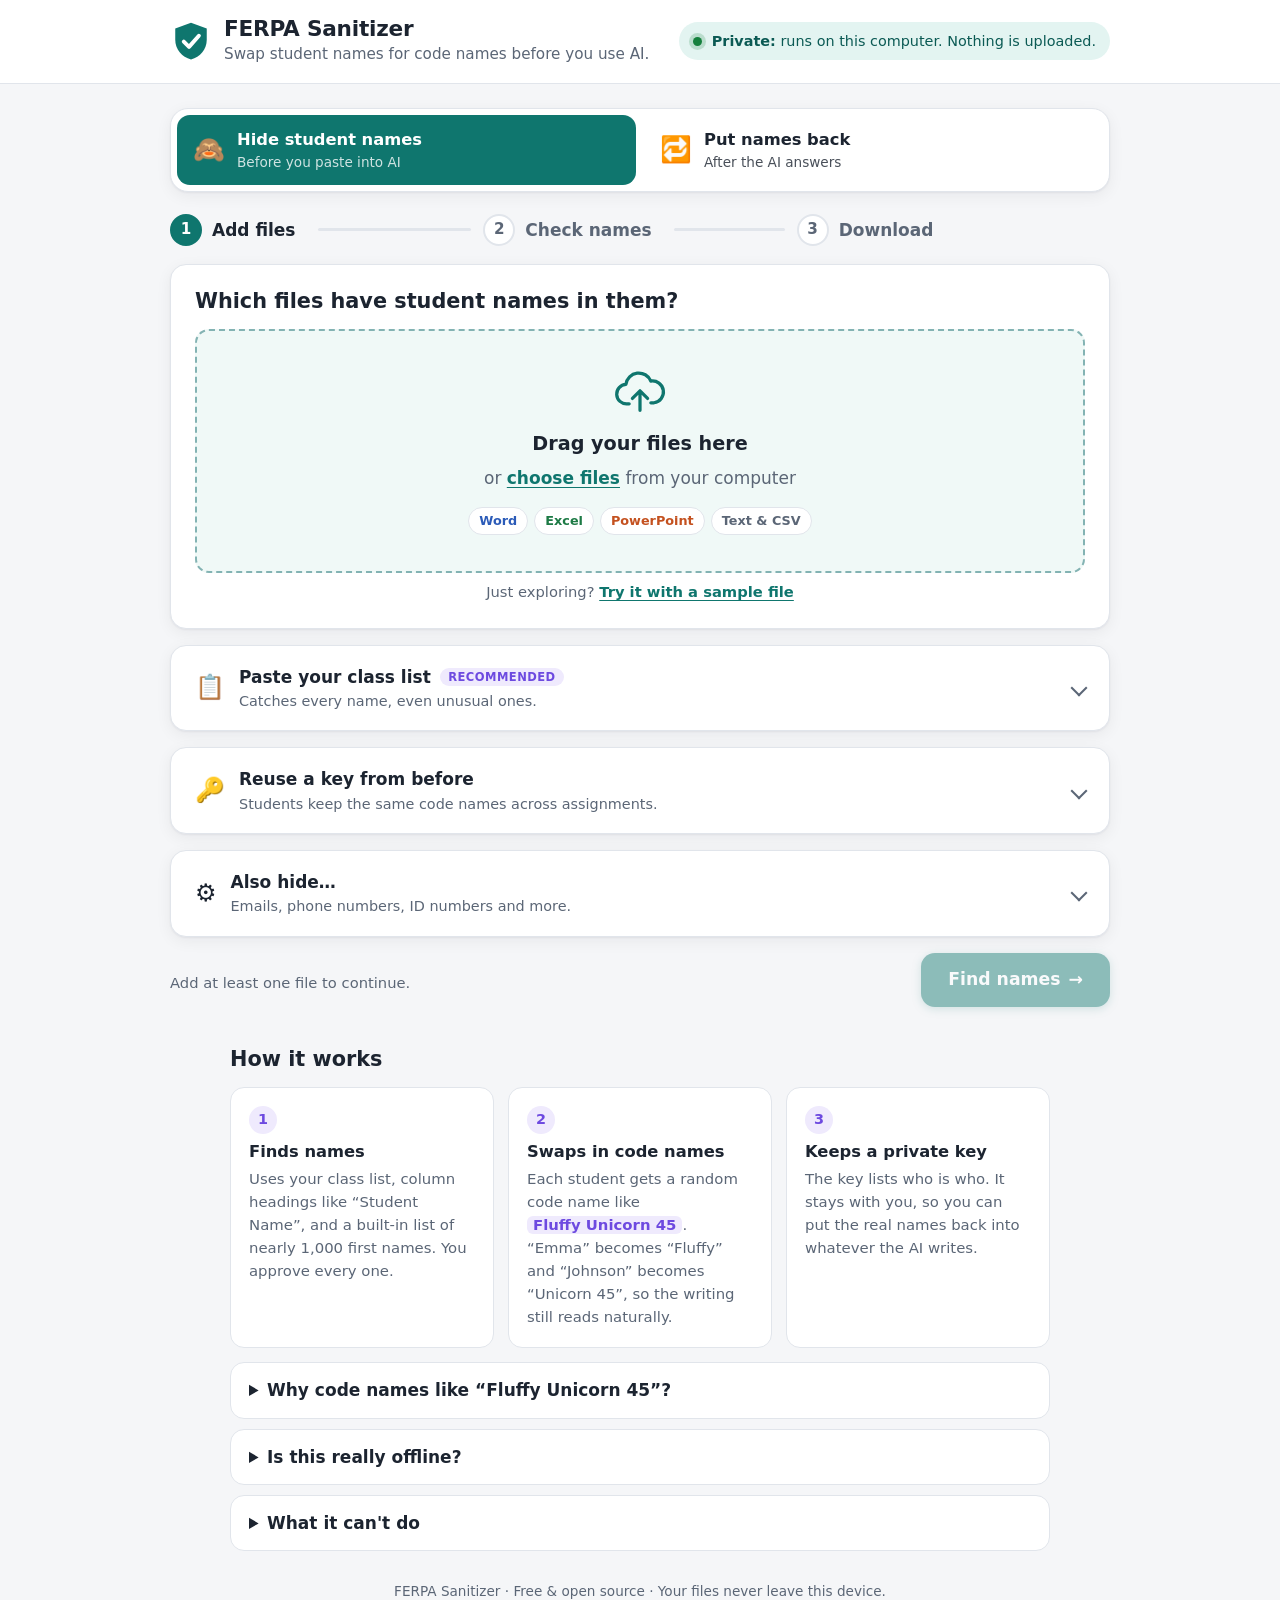
==== index.html @ fd2d1218 "Add offline FERPA Sanitizer: single-file app that swaps student names for code names Teachers drop i" ====
<!doctype html>
<html lang="en">
<head>
  <meta charset="utf-8">
  <meta name="viewport" content="width=device-width, initial-scale=1">
  <meta name="color-scheme" content="light dark">
  <meta name="description" content="Swap student names for fun code names before using AI. Works offline — your files never leave your computer.">
  <title>FERPA Sanitizer</title>
  <link rel="icon" href="data:image/svg+xml,%3Csvg xmlns='http://www.w3.org/2000/svg' viewBox='0 0 64 64'%3E%3Cpath d='M32 4 8 13v17c0 15 10 26 24 30 14-4 24-15 24-30V13Z' fill='%230f766e'/%3E%3Cpath d='M21 33l8 8 15-17' fill='none' stroke='white' stroke-width='6' stroke-linecap='round' stroke-linejoin='round'/%3E%3C/svg%3E">
  <link rel="stylesheet" href="css/styles.css">
</head>
<body>
  <a class="skip" href="#main">Skip to content</a>

  <header class="top">
    <div class="wrap top-inner">
      <div class="brand">
        <svg class="logo" viewBox="0 0 64 64" aria-hidden="true">
          <path d="M32 4 8 13v17c0 15 10 26 24 30 14-4 24-15 24-30V13Z" fill="var(--brand)"/>
          <path d="M21 33l8 8 15-17" fill="none" stroke="#fff" stroke-width="6" stroke-linecap="round" stroke-linejoin="round"/>
        </svg>
        <div>
          <h1>FERPA Sanitizer</h1>
          <p class="tagline">Swap student names for code names before you use AI.</p>
        </div>
      </div>
      <div class="privacy-pill" title="This page has no server. Your files are read and changed right here in your browser.">
        <span class="dot" aria-hidden="true"></span>
        <span><strong>Private:</strong> runs on this computer. Nothing is uploaded.</span>
      </div>
    </div>
  </header>

  <main id="main" class="wrap">
    <nav class="mode-switch" role="tablist" aria-label="What do you want to do?">
      <button role="tab" id="tab-hide" aria-controls="panel-hide" aria-selected="true">
        <span class="mode-ico" aria-hidden="true">🙈</span>
        <span><strong>Hide student names</strong><small>Before you paste into AI</small></span>
      </button>
      <button role="tab" id="tab-restore" aria-controls="panel-restore" aria-selected="false" tabindex="-1">
        <span class="mode-ico" aria-hidden="true">🔁</span>
        <span><strong>Put names back</strong><small>After the AI answers</small></span>
      </button>
    </nav>

    <!-- ============ HIDE NAMES ============ -->
    <section id="panel-hide" role="tabpanel" aria-labelledby="tab-hide">
      <ol class="stepper" aria-label="Progress">
        <li data-step="1" class="is-current"><span class="num">1</span><span class="lbl">Add files</span></li>
        <li data-step="2"><span class="num">2</span><span class="lbl">Check names</span></li>
        <li data-step="3"><span class="num">3</span><span class="lbl">Download</span></li>
      </ol>

      <!-- Step 1 -->
      <div class="step" id="step-1">
        <div class="card">
          <h2 class="card-title">Which files have student names in them?</h2>
          <label class="dropzone" id="dropzone" tabindex="0">
            <input type="file" id="file-input" multiple accept=".docx,.docm,.dotx,.xlsx,.xlsm,.pptx,.pptm,.txt,.md,.csv,.tsv,.doc,.xls,.ppt,.pdf,.odt,.ods,.odp,.rtf" hidden>
            <svg class="dz-ico" viewBox="0 0 48 48" aria-hidden="true"><path d="M14 34h-2a9 9 0 0 1-1-18 12 12 0 0 1 23-3 10 10 0 0 1 3 20h-3" fill="none" stroke="currentColor" stroke-width="3" stroke-linecap="round" stroke-linejoin="round"/><path d="M24 22v18m-7-11 7-7 7 7" fill="none" stroke="currentColor" stroke-width="3" stroke-linecap="round" stroke-linejoin="round"/></svg>
            <span class="dz-main">Drag your files here</span>
            <span class="dz-sub">or <span class="linkish">choose files</span> from your computer</span>
            <span class="type-chips" aria-label="Supported file types">
              <span class="chip chip-word">Word</span><span class="chip chip-excel">Excel</span><span class="chip chip-ppt">PowerPoint</span><span class="chip chip-text">Text &amp; CSV</span>
            </span>
          </label>
          <ul class="file-list" id="file-list" aria-live="polite"></ul>
          <p class="hint center" id="sample-hint">Just exploring? <button class="link-btn" id="try-sample" type="button">Try it with a sample file</button></p>
        </div>

        <details class="card fold" id="roster-fold">
          <summary>
            <span class="fold-ico" aria-hidden="true">📋</span>
            <span class="fold-text"><strong>Paste your class list</strong> <span class="badge badge-rec">Recommended</span><small>Catches every name, even unusual ones.</small></span>
          </summary>
          <div class="fold-body">
            <label for="roster" class="sr-only">Class list, one student per line</label>
            <textarea id="roster" rows="6" spellcheck="false" placeholder="One student per line, any of these work:&#10;Emma Johnson&#10;Johnson, Liam&#10;Sofia (Sofi) Martinez"></textarea>
            <p class="hint">Copy a column straight from your gradebook, Google Sheet, or student information system. This list is <strong>not saved</strong> anywhere.</p>
          </div>
        </details>

        <details class="card fold" id="key-fold">
          <summary>
            <span class="fold-ico" aria-hidden="true">🔑</span>
            <span class="fold-text"><strong>Reuse a key from before</strong><small>Students keep the same code names across assignments.</small></span>
          </summary>
          <div class="fold-body">
            <div class="key-load">
              <label class="btn btn-secondary">
                <input type="file" id="key-input" accept=".csv,.txt" hidden>
                Choose key file…
              </label>
              <span id="key-status" class="hint" aria-live="polite">No key loaded — that's fine for first-timers.</span>
            </div>
          </div>
        </details>

        <details class="card fold" id="opts-fold">
          <summary>
            <span class="fold-ico" aria-hidden="true">⚙️</span>
            <span class="fold-text"><strong>Also hide…</strong><small>Emails, phone numbers, ID numbers and more.</small></span>
          </summary>
          <div class="fold-body opts">
            <label class="check"><input type="checkbox" id="opt-emails" checked> <span>Email addresses</span></label>
            <label class="check"><input type="checkbox" id="opt-phones" checked> <span>Phone numbers</span></label>
            <label class="check"><input type="checkbox" id="opt-ids" checked> <span>Student ID numbers <small>(6–10 digits)</small></span></label>
            <label class="check"><input type="checkbox" id="opt-author" checked> <span>Author name in the file's properties</span></label>
          </div>
        </details>

        <div class="actions">
          <span class="hint" id="step1-hint">Add at least one file to continue.</span>
          <button class="btn btn-primary btn-lg" id="btn-find" disabled>Find names <span aria-hidden="true">→</span></button>
        </div>
      </div>

      <!-- Step 2 -->
      <div class="step" id="step-2" hidden>
        <div class="card">
          <div class="review-head">
            <div>
              <h2 class="card-title" id="review-title">Check the names we found</h2>
              <p class="lead" id="review-summary"></p>
            </div>
            <div class="review-tools">
              <label class="search">
                <span class="sr-only">Filter names</span>
                <svg viewBox="0 0 24 24" aria-hidden="true"><circle cx="11" cy="11" r="7" fill="none" stroke="currentColor" stroke-width="2"/><path d="m20 20-4-4" stroke="currentColor" stroke-width="2" stroke-linecap="round"/></svg>
                <input type="search" id="filter" placeholder="Filter names">
              </label>
            </div>
          </div>

          <div class="legend" aria-hidden="true">
            <span><span class="tag tag-roster">Class list</span></span>
            <span><span class="tag tag-column">Name column</span></span>
            <span><span class="tag tag-text">Found in text</span></span>
            <span><span class="tag tag-check">Double-check</span></span>
          </div>

          <div id="groups"></div>

          <form class="add-name" id="add-name">
            <label for="add-name-input"><strong>Missed someone?</strong> Type their name and we'll hide it too.</label>
            <div class="add-row">
              <input id="add-name-input" type="text" placeholder="e.g. Xiomara Delgado" autocomplete="off">
              <button class="btn btn-secondary" type="submit">Add name</button>
            </div>
          </form>
        </div>
        <div class="actions">
          <button class="btn btn-ghost" id="btn-back-1"><span aria-hidden="true">←</span> Back</button>
          <button class="btn btn-primary btn-lg" id="btn-run">Hide these names <span aria-hidden="true">→</span></button>
        </div>
      </div>

      <!-- Step 3 -->
      <div class="step" id="step-3" hidden>
        <div class="card success">
          <div class="success-ico" aria-hidden="true"><svg viewBox="0 0 24 24"><path d="m5 12.5 4.5 4.5L19 7.5" fill="none" stroke="currentColor" stroke-width="3" stroke-linecap="round" stroke-linejoin="round"/></svg></div>
          <div>
            <h2 class="card-title" id="done-title">Your files are ready</h2>
            <p class="lead" id="done-summary"></p>
          </div>
        </div>

        <div class="grid-2">
          <div class="card">
            <h3 class="card-sub"><span aria-hidden="true">📄</span> Safe to share with AI</h3>
            <ul class="out-list" id="out-list"></ul>
            <button class="btn btn-secondary full" id="btn-zip" hidden>Download all as .zip</button>
            <p class="hint" id="zip-note" hidden>The key is <strong>not</strong> in the .zip, so you can't upload it by accident.</p>
          </div>

          <div class="card key-card">
            <h3 class="card-sub"><span aria-hidden="true">🔑</span> Your key — keep it private</h3>
            <p>The key is the only way to turn code names back into real names. <strong>Save it on your computer. Never upload it to an AI tool.</strong></p>
            <div class="btn-row">
              <button class="btn btn-key" id="btn-key">Download key</button>
              <button class="btn btn-ghost" id="btn-print-key">Print key</button>
            </div>
            <details class="key-preview">
              <summary>Show who is who</summary>
              <div class="table-wrap"><table id="key-table"><thead><tr><th>Real</th><th>Code name</th></tr></thead><tbody></tbody></table></div>
            </details>
          </div>
        </div>

        <div class="card warn-card" id="leftover-card" hidden>
          <h3 class="card-sub"><span aria-hidden="true">🔎</span> A second look found these. Are they names?</h3>
          <p class="hint">We re-checked the finished files. If any of these are people, go back and add them.</p>
          <div class="chips" id="leftovers"></div>
          <button class="btn btn-secondary" id="btn-fix-leftovers">Go back and hide these</button>
        </div>

        <div class="card checklist">
          <h3 class="card-sub">Before you upload, take 30 seconds:</h3>
          <ul>
            <li>Open the <em>-sanitized</em> file and skim it.</li>
            <li id="pics-tip">Look at any pictures or screenshots. Text inside images can't be changed here.</li>
            <li>Upload <strong>only</strong> the sanitized file — never the key.</li>
            <li>When the AI answers, come back and choose <button class="link-btn" id="go-restore">Put names back</button>.</li>
          </ul>
        </div>

        <div class="actions">
          <button class="btn btn-ghost" id="btn-back-2"><span aria-hidden="true">←</span> Change names</button>
          <button class="btn btn-secondary" id="btn-restart">Start over with new files</button>
        </div>
      </div>
    </section>

    <!-- ============ PUT NAMES BACK ============ -->
    <section id="panel-restore" role="tabpanel" aria-labelledby="tab-restore" hidden>
      <div class="grid-2 restore-grid">
        <div class="card">
          <h2 class="card-title"><span class="num-badge">1</span> Your key</h2>
          <div id="r-key-session" class="key-session" hidden>
            <span class="ok-ico" aria-hidden="true">✓</span>
            <span id="r-key-session-text">Using the key you just made.</span>
          </div>
          <label class="dropzone dz-small" id="r-key-drop" tabindex="0">
            <input type="file" id="r-key-input" accept=".csv,.txt" hidden>
            <span class="dz-main">Drop your key file here</span>
            <span class="dz-sub">or <span class="linkish">choose it</span> (it ends in <code>-KEY.csv</code>)</span>
          </label>
          <p class="hint" id="r-key-status" aria-live="polite"></p>
        </div>

        <div class="card">
          <h2 class="card-title"><span class="num-badge">2</span> What the AI gave you</h2>
          <div class="seg" role="tablist" aria-label="Input type">
            <button role="tab" aria-selected="true" id="r-seg-text">Paste text</button>
            <button role="tab" aria-selected="false" id="r-seg-file">Use a file</button>
          </div>
          <div id="r-text-wrap">
            <label for="r-input" class="sr-only">AI response</label>
            <textarea id="r-input" rows="8" placeholder="Paste the AI's answer here. Example: &quot;Fluffy Unicorn 45 did a great job organizing ideas…&quot;"></textarea>
          </div>
          <div id="r-file-wrap" hidden>
            <label class="dropzone dz-small" id="r-file-drop" tabindex="0">
              <input type="file" id="r-file-input" multiple accept=".docx,.docm,.dotx,.xlsx,.xlsm,.pptx,.pptm,.txt,.md,.csv,.tsv" hidden>
              <span class="dz-main">Drop the AI's file here</span>
              <span class="dz-sub">Word, Excel, PowerPoint, text or CSV</span>
            </label>
            <ul class="out-list" id="r-file-list"></ul>
          </div>
        </div>
      </div>

      <div class="card" id="r-output-card" hidden>
        <div class="review-head">
          <h2 class="card-title">With real names <span class="count-pill" id="r-count"></span></h2>
          <div class="btn-row">
            <button class="btn btn-primary" id="r-copy">Copy text</button>
            <button class="btn btn-ghost" id="r-download">Download .txt</button>
          </div>
        </div>
        <div class="restored" id="r-output" tabindex="0" aria-live="polite"></div>
      </div>
    </section>

    <section class="explain wrap-narrow" aria-labelledby="how-title">
      <h2 id="how-title">How it works</h2>
      <div class="how-grid">
        <div class="how"><span class="how-num">1</span><h3>Finds names</h3><p>Uses your class list, column headings like “Student Name”, and a built-in list of nearly 1,000 first names. You approve every one.</p></div>
        <div class="how"><span class="how-num">2</span><h3>Swaps in code names</h3><p>Each student gets a random code name like <span class="code-eg">Fluffy Unicorn 45</span>. “Emma” becomes “Fluffy” and “Johnson” becomes “Unicorn 45”, so the writing still reads naturally.</p></div>
        <div class="how"><span class="how-num">3</span><h3>Keeps a private key</h3><p>The key lists who is who. It stays with you, so you can put the real names back into whatever the AI writes.</p></div>
      </div>
      <details class="faq">
        <summary>Why code names like “Fluffy Unicorn 45”?</summary>
        <ul>
          <li><strong>Random, not reversible.</strong> Code names are picked at random. They don't use initials, so they reveal nothing about the student.</li>
          <li><strong>Consistent.</strong> The same student gets the same code name in every file you process together, or later if you reuse the key. Siblings share the animal part, just like a real family name.</li>
          <li><strong>Easy to put back.</strong> Silly words like “Fluffy” almost never appear in schoolwork, so swapping real names back in is accurate.</li>
          <li><strong>Number = unique.</strong> The number keeps two students apart even if their code names look alike.</li>
        </ul>
      </details>
      <details class="faq">
        <summary>Is this really offline?</summary>
        <p>Yes. This page has no server and makes no network requests. You can turn off Wi-Fi and it still works. Download the single-file version, save it to your desktop, and double-click it any time.</p>
      </details>
      <details class="faq">
        <summary>What it can't do</summary>
        <ul>
          <li>Read text inside pictures, screenshots, or scanned PDFs.</li>
          <li>Open old <code>.doc</code>/<code>.xls</code>/<code>.ppt</code> files or PDFs. Save them as .docx/.xlsx/.pptx first.</li>
          <li>Promise perfection. Always skim the result before you share it. This tool helps you follow FERPA, but it isn't legal advice.</li>
        </ul>
      </details>
    </section>
  </main>

  <footer class="foot wrap">FERPA Sanitizer · Free &amp; open source · Your files never leave this device.</footer>

  <div class="toast" id="toast" role="status" aria-live="polite"></div>
  <div class="busy" id="busy" hidden><div class="busy-box"><span class="spinner" aria-hidden="true"></span><span id="busy-text">Working…</span></div></div>

  <script src="js/zip.js"></script>
  <script src="js/names-data.js"></script>
  <script src="js/engine.js"></script>
  <script src="js/office.js"></script>
  <script src="js/app.js"></script>
</body>
</html>
---- css/styles.css ----
/* FERPA Sanitizer — calm, friendly, readable. No external fonts (works offline). */

:root {
  --bg: #f5f6f8;
  --surface: #ffffff;
  --surface-2: #f0f2f5;
  --text: #1c2430;
  --muted: #5b6676;
  --line: #e1e5eb;
  --brand: #0f766e;
  --brand-ink: #0b5a54;
  --brand-soft: #e3f4f1;
  --accent: #6d4ae0;
  --accent-soft: #efeafd;
  --key: #b45309;
  --key-soft: #fff6e6;
  --key-line: #f3cf8f;
  --danger: #c2410c;
  --danger-soft: #fdeee6;
  --ok: #15803d;
  --mark: #fff1a8;
  --word: #2b5bb8;
  --excel: #1d7a45;
  --ppt: #c4511f;
  --shadow: 0 1px 2px rgba(16, 24, 40, .05), 0 4px 16px rgba(16, 24, 40, .06);
  --radius: 16px;
  --font: system-ui, -apple-system, "Segoe UI", Roboto, "Helvetica Neue", Arial, sans-serif;
  color-scheme: light;
}

@media (prefers-color-scheme: dark) {
  :root {
    --bg: #11151b;
    --surface: #1a2028;
    --surface-2: #222a34;
    --text: #e8edf3;
    --muted: #9aa6b5;
    --line: #2d3642;
    --brand: #2bb3a6;
    --brand-ink: #7fe0d6;
    --brand-soft: #143430;
    --accent: #a48cff;
    --accent-soft: #2a2443;
    --key: #f4b35e;
    --key-soft: #2c2214;
    --key-line: #6b4c1f;
    --danger: #ff9466;
    --danger-soft: #3a2118;
    --ok: #4ade80;
    --mark: #5d4f0e;
    --word: #7aa5ff;
    --excel: #5fd18f;
    --ppt: #ff9a6b;
    --shadow: 0 1px 2px rgba(0, 0, 0, .3), 0 4px 16px rgba(0, 0, 0, .25);
    color-scheme: dark;
  }
}

* { box-sizing: border-box; }
html { -webkit-text-size-adjust: 100%; }
body {
  margin: 0;
  background: var(--bg);
  color: var(--text);
  font: 17px/1.55 var(--font);
  -webkit-font-smoothing: antialiased;
}
h1, h2, h3 { line-height: 1.25; margin: 0; }
p { margin: 0 0 .75em; }
code { font-size: .9em; background: var(--surface-2); padding: .1em .35em; border-radius: 6px; }
button, input, textarea { font: inherit; color: inherit; }
[hidden] { display: none !important; }
:focus-visible { outline: 3px solid var(--accent); outline-offset: 2px; border-radius: 8px; }

.sr-only { position: absolute; width: 1px; height: 1px; overflow: hidden; clip: rect(0 0 0 0); white-space: nowrap; }
.skip { position: absolute; left: -999px; top: 8px; background: var(--surface); padding: 8px 14px; border-radius: 8px; z-index: 50; }
.skip:focus { left: 8px; }

.wrap { max-width: 980px; margin: 0 auto; padding: 0 20px; }
.wrap-narrow { max-width: 820px; }

/* ---------- header ---------- */
.top { background: var(--surface); border-bottom: 1px solid var(--line); }
.top-inner { display: flex; align-items: center; justify-content: space-between; gap: 16px; padding-top: 16px; padding-bottom: 16px; flex-wrap: wrap; }
.brand { display: flex; align-items: center; gap: 12px; }
.logo { width: 42px; height: 42px; flex: none; }
.brand h1 { font-size: 1.35rem; letter-spacing: -.01em; }
.tagline { margin: 0; color: var(--muted); font-size: .95rem; }
.privacy-pill { display: inline-flex; align-items: center; gap: 10px; padding: 8px 14px; border-radius: 999px; background: var(--brand-soft); color: var(--brand-ink); font-size: .9rem; }
.privacy-pill .dot { width: 9px; height: 9px; border-radius: 50%; background: var(--ok); box-shadow: 0 0 0 4px color-mix(in srgb, var(--ok) 20%, transparent); flex: none; }

/* ---------- mode switch ---------- */
.mode-switch { display: grid; grid-template-columns: 1fr 1fr; gap: 8px; margin: 24px 0 8px; padding: 6px; background: var(--surface); border: 1px solid var(--line); border-radius: 18px; box-shadow: var(--shadow); }
.mode-switch button { display: flex; align-items: center; gap: 12px; padding: 12px 16px; border: 0; border-radius: 13px; background: transparent; cursor: pointer; text-align: left; transition: background .15s; }
.mode-switch button:hover { background: var(--surface-2); }
.mode-switch button[aria-selected="true"] { background: var(--brand); color: #fff; }
.mode-switch strong { display: block; font-size: 1.02rem; }
.mode-switch small { display: block; opacity: .8; font-size: .85rem; }
.mode-ico { font-size: 1.6rem; line-height: 1; }

/* ---------- stepper ---------- */
.stepper { list-style: none; display: flex; gap: 0; padding: 0; margin: 22px 0 18px; counter-reset: s; }
.stepper li { flex: 1; display: flex; align-items: center; gap: 10px; color: var(--muted); font-weight: 600; position: relative; }
.stepper li:not(:last-child)::after { content: ""; flex: 1; height: 3px; border-radius: 3px; background: var(--line); margin: 0 12px; }
.stepper .num { width: 32px; height: 32px; border-radius: 50%; display: grid; place-items: center; background: var(--surface); border: 2px solid var(--line); font-size: .95rem; flex: none; }
.stepper li.is-current { color: var(--text); }
.stepper li.is-current .num { border-color: var(--brand); background: var(--brand); color: #fff; }
.stepper li.is-done .num { border-color: var(--brand); color: var(--brand); background: var(--brand-soft); }
.stepper li.is-done::after { background: var(--brand); }

/* ---------- cards ---------- */
.card { background: var(--surface); border: 1px solid var(--line); border-radius: var(--radius); box-shadow: var(--shadow); padding: 24px; margin-bottom: 16px; }
.card-title { font-size: 1.3rem; margin-bottom: 14px; display: flex; align-items: center; gap: 10px; }
.card-sub { font-size: 1.1rem; margin-bottom: 10px; display: flex; align-items: center; gap: 8px; }
.lead { color: var(--muted); font-size: 1.05rem; margin: 0; }
.hint { color: var(--muted); font-size: .92rem; margin: 8px 0 0; }
.center { text-align: center; }
.grid-2 { display: grid; grid-template-columns: 1fr 1fr; gap: 16px; }
.grid-2 > .card { margin-bottom: 0; }
.grid-2 + .card, .grid-2 + .actions { margin-top: 16px; }

/* ---------- dropzone ---------- */
.dropzone { display: flex; flex-direction: column; align-items: center; justify-content: center; gap: 6px; padding: 36px 20px; border: 2.5px dashed color-mix(in srgb, var(--brand) 45%, var(--line)); border-radius: 14px; background: color-mix(in srgb, var(--brand-soft) 55%, var(--surface)); cursor: pointer; text-align: center; transition: background .15s, border-color .15s, transform .15s; }
.dropzone:hover, .dropzone.is-over { background: var(--brand-soft); border-color: var(--brand); }
.dropzone.is-over { transform: scale(1.01); }
.dz-ico { width: 52px; height: 52px; color: var(--brand); margin-bottom: 4px; }
.dz-main { font-size: 1.2rem; font-weight: 700; }
.dz-sub { color: var(--muted); }
.linkish { color: var(--brand); font-weight: 600; text-decoration: underline; text-underline-offset: 3px; }
.dz-small { padding: 22px 16px; }
.type-chips { display: flex; gap: 6px; flex-wrap: wrap; justify-content: center; margin-top: 10px; }
.chip { font-size: .8rem; font-weight: 600; padding: 3px 10px; border-radius: 999px; background: var(--surface); border: 1px solid var(--line); }
.chip-word { color: var(--word); } .chip-excel { color: var(--excel); } .chip-ppt { color: var(--ppt); } .chip-text { color: var(--muted); }

/* ---------- file list ---------- */
.file-list, .out-list { list-style: none; padding: 0; margin: 14px 0 0; display: grid; gap: 8px; }
.file-list:empty { margin: 0; }
.file { display: flex; align-items: center; gap: 12px; padding: 10px 12px; border: 1px solid var(--line); border-radius: 12px; background: var(--surface); }
.file.is-error { border-color: color-mix(in srgb, var(--danger) 40%, var(--line)); background: var(--danger-soft); }
.ficon { width: 36px; height: 42px; border-radius: 6px; display: grid; place-items: center; color: #fff; font-weight: 800; font-size: .95rem; flex: none; position: relative; }
.ficon::after { content: ""; position: absolute; right: 0; top: 0; border-style: solid; border-width: 0 10px 10px 0; border-color: transparent var(--surface) transparent transparent; }
.ficon.word { background: var(--word); } .ficon.excel { background: var(--excel); } .ficon.ppt { background: var(--ppt); } .ficon.text { background: var(--muted); } .ficon.bad { background: var(--danger); }
.fmeta { flex: 1; min-width: 0; }
.fname { font-weight: 600; overflow: hidden; text-overflow: ellipsis; white-space: nowrap; }
.fsub { color: var(--muted); font-size: .88rem; }
.file.is-error .fsub { color: var(--danger); }
.icon-btn { width: 36px; height: 36px; border: 0; border-radius: 10px; background: transparent; cursor: pointer; display: grid; place-items: center; color: var(--muted); flex: none; font-size: 1.1rem; }
.icon-btn:hover { background: var(--surface-2); color: var(--text); }

/* ---------- folds ---------- */
.fold { padding: 0; }
.fold > summary { list-style: none; display: flex; align-items: center; gap: 14px; padding: 18px 24px; cursor: pointer; border-radius: var(--radius); }
.fold > summary::-webkit-details-marker { display: none; }
.fold > summary::after { content: ""; width: 10px; height: 10px; border-right: 2.5px solid var(--muted); border-bottom: 2.5px solid var(--muted); transform: rotate(45deg); margin-left: auto; transition: transform .2s; flex: none; }
.fold[open] > summary::after { transform: rotate(-135deg); }
.fold > summary:hover { background: var(--surface-2); }
.fold-ico { font-size: 1.5rem; }
.fold-text small { display: block; color: var(--muted); font-size: .9rem; }
.fold-body { padding: 0 24px 22px; }
.badge { font-size: .72rem; font-weight: 700; text-transform: uppercase; letter-spacing: .04em; padding: 2px 8px; border-radius: 999px; vertical-align: 2px; margin-left: 4px; }
.badge-rec { background: var(--accent-soft); color: var(--accent); }
textarea, input[type="text"], input[type="search"] { width: 100%; border: 1.5px solid var(--line); border-radius: 12px; padding: 12px 14px; background: var(--surface); transition: border-color .15s; }
textarea { resize: vertical; min-height: 120px; }
textarea:focus, input[type="text"]:focus, input[type="search"]:focus { outline: none; border-color: var(--accent); box-shadow: 0 0 0 3px var(--accent-soft); }
.key-load { display: flex; align-items: center; gap: 14px; flex-wrap: wrap; }
.opts { display: grid; gap: 10px; }
.check { display: flex; align-items: center; gap: 10px; cursor: pointer; }
.check input { width: 20px; height: 20px; accent-color: var(--brand); }
.check small { color: var(--muted); }

/* ---------- buttons ---------- */
.btn { display: inline-flex; align-items: center; justify-content: center; gap: 8px; min-height: 44px; padding: 10px 18px; border-radius: 12px; border: 1.5px solid transparent; font-weight: 650; cursor: pointer; text-decoration: none; transition: background .15s, transform .05s, box-shadow .15s; white-space: nowrap; }
.btn:active { transform: translateY(1px); }
.btn:disabled { opacity: .45; cursor: not-allowed; }
.btn-lg { min-height: 54px; padding: 12px 26px; font-size: 1.08rem; border-radius: 14px; }
.btn-primary { background: var(--brand); color: #fff; box-shadow: 0 2px 8px color-mix(in srgb, var(--brand) 35%, transparent); }
.btn-primary:hover:not(:disabled) { background: var(--brand-ink); }
@media (prefers-color-scheme: dark) { .btn-primary { color: #06201d; } .btn-primary:hover:not(:disabled) { background: var(--brand-ink); } .mode-switch button[aria-selected="true"] { color: #06201d; } .stepper li.is-current .num { color: #06201d; } }
.btn-secondary { background: var(--surface); border-color: var(--line); color: var(--text); }
.btn-secondary:hover { background: var(--surface-2); }
.btn-ghost { background: transparent; color: var(--muted); }
.btn-ghost:hover { background: var(--surface-2); color: var(--text); }
.btn-key { background: var(--key); color: #fff; }
@media (prefers-color-scheme: dark) { .btn-key { color: #2a1a05; } }
.btn-key:hover { filter: brightness(1.08); }
.btn.full { width: 100%; margin-top: 12px; }
.btn-row { display: flex; gap: 8px; flex-wrap: wrap; }
.link-btn { background: none; border: 0; padding: 0; color: var(--brand); font-weight: 600; text-decoration: underline; text-underline-offset: 3px; cursor: pointer; }
.actions { display: flex; align-items: center; justify-content: space-between; gap: 12px; margin: 8px 0 24px; flex-wrap: wrap; }
.actions .btn-primary { margin-left: auto; }

/* ---------- review ---------- */
.review-head { display: flex; justify-content: space-between; align-items: flex-start; gap: 16px; flex-wrap: wrap; margin-bottom: 8px; }
.review-head .card-title { margin-bottom: 4px; }
.search { position: relative; display: block; width: 220px; }
.search svg { position: absolute; left: 12px; top: 50%; width: 18px; height: 18px; transform: translateY(-50%); color: var(--muted); }
.search input { padding-left: 38px; }
.legend { display: flex; gap: 8px; flex-wrap: wrap; margin: 14px 0 6px; font-size: .8rem; color: var(--muted); }
.group { margin-top: 18px; }
.group-head { display: flex; align-items: center; justify-content: space-between; gap: 10px; padding: 0 2px 8px; border-bottom: 1px solid var(--line); margin-bottom: 6px; }
.group-head h3 { font-size: 1rem; display: flex; align-items: center; gap: 8px; }
.group-head .g-count { color: var(--muted); font-weight: 500; font-size: .9rem; }
.group-desc { color: var(--muted); font-size: .9rem; margin: 6px 2px 8px; }
.group.maybe .group-head h3 { color: var(--key); }
.rows { display: grid; gap: 2px; }
.row { display: grid; grid-template-columns: auto minmax(0, 1fr) auto; gap: 14px; align-items: center; padding: 10px 10px; border-radius: 12px; transition: background .12s, opacity .12s; }
.row:hover { background: var(--surface-2); }
.row input[type="checkbox"] { width: 22px; height: 22px; accent-color: var(--brand); cursor: pointer; }
.row.is-off .real { text-decoration: line-through; text-decoration-color: var(--muted); color: var(--muted); }
.row.is-off .alias { opacity: .5; }
.real-line { display: flex; align-items: center; gap: 8px; flex-wrap: wrap; }
.real { font-weight: 700; font-size: 1.02rem; }
.mentions { color: var(--muted); font-size: .85rem; }
.ctx { color: var(--muted); font-size: .88rem; margin-top: 2px; overflow: hidden; text-overflow: ellipsis; white-space: nowrap; }
.ctx mark { background: var(--mark); color: inherit; border-radius: 4px; padding: 0 2px; font-weight: 600; }
.alias-wrap { display: flex; align-items: center; gap: 6px; }
.arrow { color: var(--muted); }
.alias { display: inline-flex; align-items: center; padding: 5px 12px; border-radius: 999px; background: var(--accent-soft); color: var(--accent); font-weight: 650; font-size: .95rem; white-space: nowrap; }
.row.is-off .alias-text::after { content: " (kept)"; font-weight: 500; }
.tag { font-size: .72rem; font-weight: 650; padding: 2px 8px; border-radius: 999px; white-space: nowrap; }
.tag-roster { background: var(--brand-soft); color: var(--brand-ink); }
.tag-key { background: var(--key-soft); color: var(--key); }
.tag-column { background: color-mix(in srgb, var(--excel) 14%, var(--surface)); color: var(--excel); }
.tag-text { background: var(--surface-2); color: var(--muted); }
.tag-manual { background: var(--accent-soft); color: var(--accent); }
.tag-check { background: var(--key-soft); color: var(--key); }
.empty { text-align: center; color: var(--muted); padding: 22px; border: 1.5px dashed var(--line); border-radius: 12px; }
.add-name { margin-top: 22px; padding-top: 18px; border-top: 1px solid var(--line); }
.add-name label { display: block; margin-bottom: 8px; }
.add-row { display: flex; gap: 8px; }
.add-row input { flex: 1; }

/* ---------- results ---------- */
.success { display: flex; align-items: center; gap: 18px; background: linear-gradient(135deg, var(--brand-soft), var(--surface) 70%); }
.success-ico { width: 56px; height: 56px; border-radius: 50%; background: var(--brand); color: #fff; display: grid; place-items: center; flex: none; animation: pop .35s ease-out; }
.success-ico svg { width: 30px; height: 30px; }
.success .card-title { margin-bottom: 2px; }
@keyframes pop { from { transform: scale(.6); opacity: 0; } to { transform: scale(1); opacity: 1; } }
.out-list .file { gap: 10px; }
.out-list .btn { min-height: 38px; padding: 6px 14px; }
.pic-note { font-size: .82rem; color: var(--key); }
.key-card { border-color: var(--key-line); background: linear-gradient(180deg, var(--key-soft), var(--surface) 85%); }
.key-card .card-sub { color: var(--key); }
.key-preview { margin-top: 14px; }
.key-preview summary { cursor: pointer; color: var(--muted); font-weight: 600; }
.table-wrap { max-height: 260px; overflow: auto; margin-top: 8px; border: 1px solid var(--line); border-radius: 10px; }
table { width: 100%; border-collapse: collapse; font-size: .92rem; }
th, td { text-align: left; padding: 7px 12px; border-bottom: 1px solid var(--line); }
th { position: sticky; top: 0; background: var(--surface-2); font-size: .8rem; text-transform: uppercase; letter-spacing: .04em; color: var(--muted); }
.warn-card { border-color: var(--key-line); }
.chips { display: flex; flex-wrap: wrap; gap: 8px; margin: 12px 0 14px; }
.chips .alias { background: var(--key-soft); color: var(--key); }
.checklist ul { margin: 0; padding-left: 0; list-style: none; display: grid; gap: 8px; }
.checklist li { position: relative; padding-left: 32px; }
.checklist li::before { content: ""; position: absolute; left: 0; top: 2px; width: 20px; height: 20px; border: 2px solid var(--brand); border-radius: 6px; }

/* ---------- restore ---------- */
.num-badge { width: 30px; height: 30px; border-radius: 50%; background: var(--brand); color: #fff; display: inline-grid; place-items: center; font-size: .95rem; flex: none; }
@media (prefers-color-scheme: dark) { .num-badge, .success-ico { color: #06201d; } }
.key-session { display: flex; align-items: center; gap: 10px; padding: 12px 14px; border-radius: 12px; background: var(--brand-soft); color: var(--brand-ink); margin-bottom: 12px; font-weight: 600; }
.ok-ico { width: 26px; height: 26px; border-radius: 50%; background: var(--brand); color: #fff; display: grid; place-items: center; flex: none; }
.seg { display: inline-flex; padding: 4px; background: var(--surface-2); border-radius: 12px; margin-bottom: 12px; }
.seg button { border: 0; background: transparent; padding: 7px 14px; border-radius: 9px; cursor: pointer; font-weight: 600; color: var(--muted); }
.seg button[aria-selected="true"] { background: var(--surface); color: var(--text); box-shadow: var(--shadow); }
.restored { white-space: pre-wrap; background: var(--surface-2); border-radius: 12px; padding: 16px 18px; max-height: 460px; overflow: auto; line-height: 1.65; }
.restored mark { background: var(--brand-soft); color: var(--brand-ink); border-radius: 4px; padding: 0 3px; font-weight: 650; }
.count-pill { font-size: .8rem; font-weight: 650; background: var(--brand-soft); color: var(--brand-ink); padding: 3px 10px; border-radius: 999px; }

/* ---------- explainer ---------- */
.explain { margin: 40px auto 20px; padding: 0; }
.explain h2 { font-size: 1.3rem; margin-bottom: 14px; }
.how-grid { display: grid; grid-template-columns: repeat(3, 1fr); gap: 14px; margin-bottom: 14px; }
.how { background: var(--surface); border: 1px solid var(--line); border-radius: 14px; padding: 18px; }
.how h3 { font-size: 1.02rem; margin: 8px 0 6px; }
.how p { color: var(--muted); font-size: .93rem; margin: 0; }
.how-num { width: 28px; height: 28px; border-radius: 50%; background: var(--accent-soft); color: var(--accent); display: grid; place-items: center; font-weight: 800; font-size: .9rem; }
.code-eg { background: var(--accent-soft); color: var(--accent); border-radius: 6px; padding: 0 6px; font-weight: 650; white-space: nowrap; }
.faq { background: var(--surface); border: 1px solid var(--line); border-radius: 14px; padding: 14px 18px; margin-bottom: 10px; }
.faq summary { cursor: pointer; font-weight: 650; }
.faq ul { margin: 10px 0 0; padding-left: 20px; display: grid; gap: 6px; color: var(--muted); }
.faq p { color: var(--muted); margin: 10px 0 0; }
.faq strong { color: var(--text); }
.foot { color: var(--muted); font-size: .85rem; text-align: center; padding-top: 10px; padding-bottom: 40px; }

/* ---------- toast & busy ---------- */
.toast { position: fixed; left: 50%; bottom: 24px; transform: translate(-50%, 140%); background: var(--text); color: var(--bg); padding: 12px 20px; border-radius: 12px; font-weight: 600; box-shadow: 0 8px 30px rgba(0,0,0,.2); transition: transform .25s ease, opacity .25s; opacity: 0; z-index: 40; max-width: calc(100% - 32px); pointer-events: none; }
.toast.show { transform: translate(-50%, 0); opacity: 1; }
.busy { position: fixed; inset: 0; background: color-mix(in srgb, var(--bg) 70%, transparent); backdrop-filter: blur(2px); display: grid; place-items: center; z-index: 30; }
.busy-box { display: flex; align-items: center; gap: 14px; background: var(--surface); padding: 18px 24px; border-radius: 14px; box-shadow: var(--shadow); font-weight: 600; }
.spinner { width: 22px; height: 22px; border: 3px solid var(--line); border-top-color: var(--brand); border-radius: 50%; animation: spin .8s linear infinite; }
@keyframes spin { to { transform: rotate(360deg); } }

/* ---------- small screens ---------- */
@media (max-width: 760px) {
  body { font-size: 16px; }
  .wrap { padding: 0 16px; }
  .grid-2, .how-grid { grid-template-columns: 1fr; }
  .mode-switch small { display: none; }
  .mode-switch button { padding: 10px 12px; gap: 8px; }
  .mode-ico { font-size: 1.3rem; }
  .stepper .lbl { display: none; }
  .stepper li.is-current .lbl { display: inline; }
  .card { padding: 18px; }
  .fold > summary { padding: 16px 18px; }
  .fold-body { padding: 0 18px 18px; }
  .search { width: 100%; }
  .row { grid-template-columns: auto minmax(0, 1fr); }
  .row .alias-wrap { grid-column: 2; }
  .actions .btn-lg { width: 100%; }
  .add-row { flex-direction: column; }
}

@media (prefers-reduced-motion: reduce) {
  *, *::before, *::after { animation: none !important; transition: none !important; }
}

@media print {
  .top, .mode-switch, .stepper, .actions, .explain, .foot { display: none; }
}
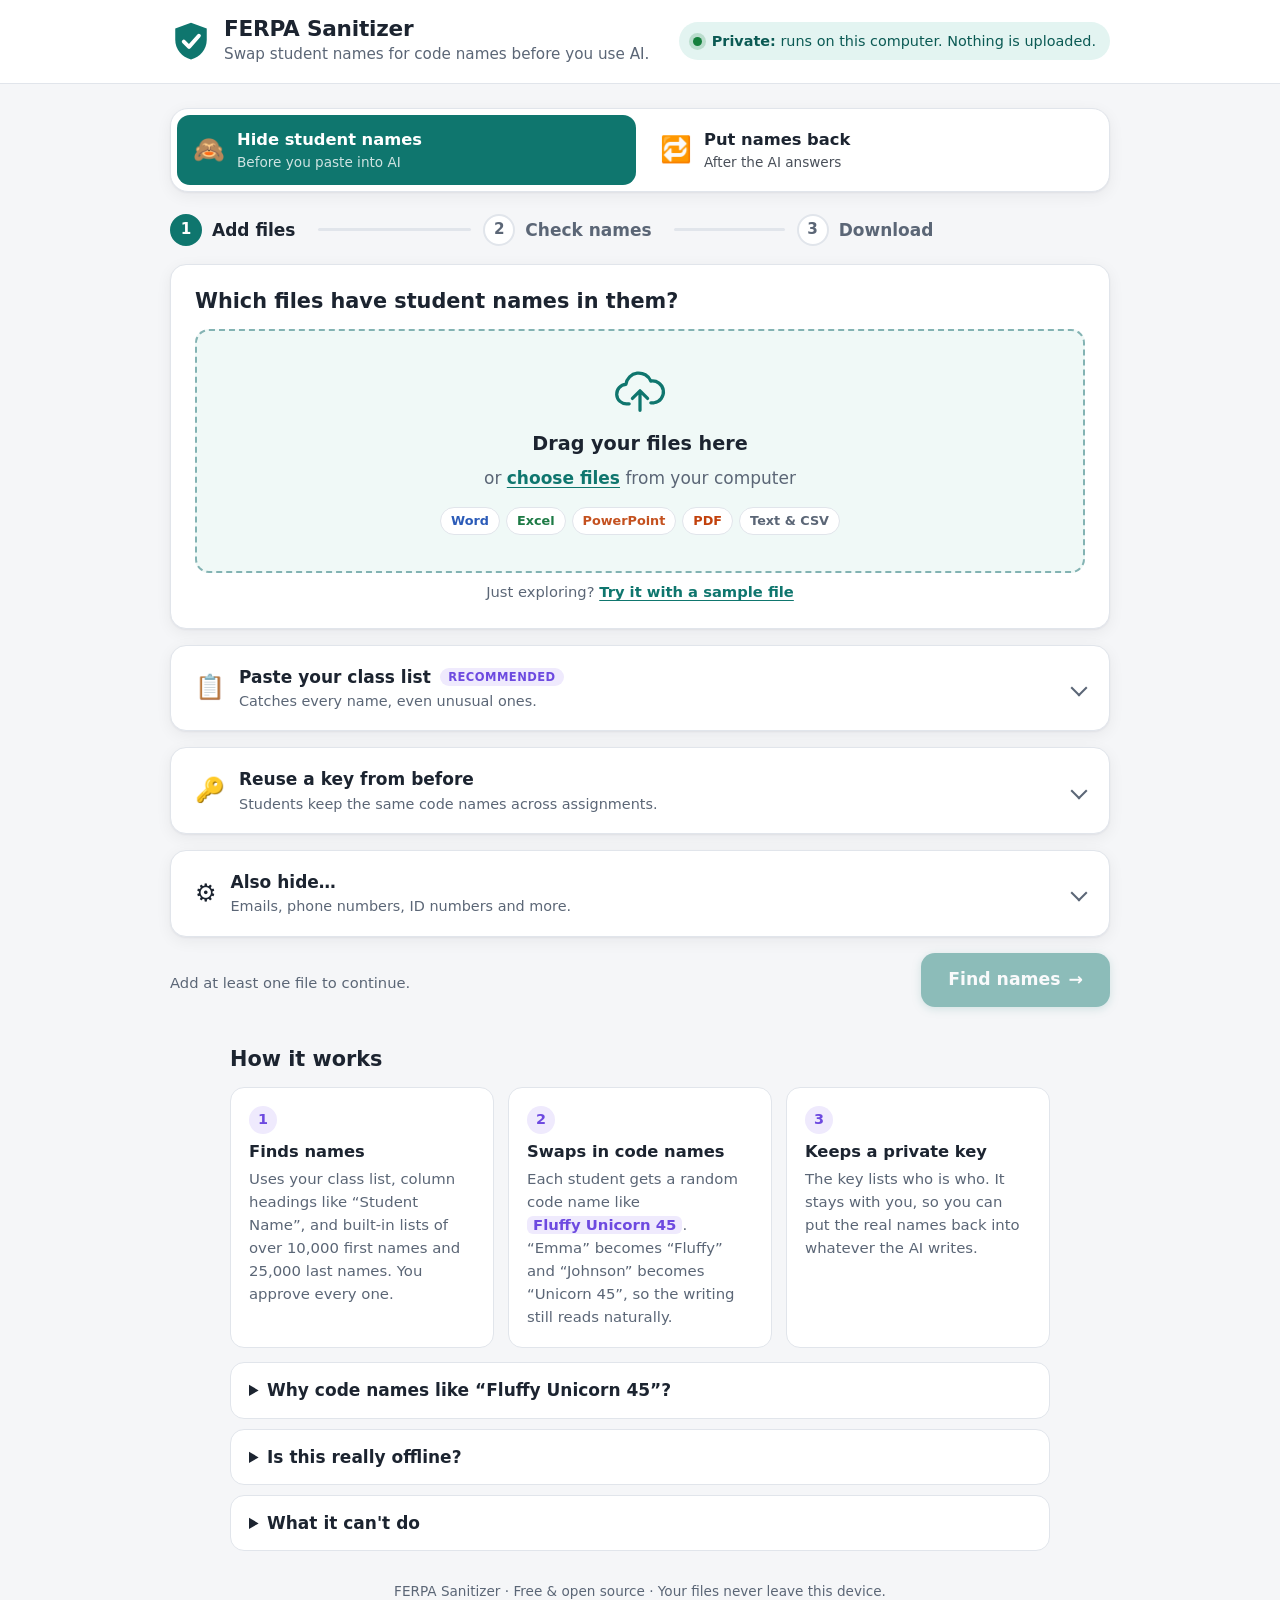
==== commit e6fe135e: "Add FERPA-san Edition, PDF support, and much larger name lists - FERPA-san Edition: PC-98 visual-nov" ====
--- a/index.html
+++ b/index.html
@@ -50,6 +50,15 @@
         <li data-step="2"><span class="num">2</span><span class="lbl">Check names</span></li>
         <li data-step="3"><span class="num">3</span><span class="lbl">Download</span></li>
       </ol>
+      <div class="fs-stage" data-panel="hide">
+        <div class="vn-cg" aria-hidden="true"></div>
+        <div class="vn-box" role="status" aria-live="polite">
+          <span class="vn-name" aria-hidden="true">FERPA-san</span>
+          <span class="vn-sr sr-only"></span>
+          <p class="vn-text" aria-hidden="true"></p>
+          <span class="vn-cursor" aria-hidden="true">&#9660;</span>
+        </div>
+      </div>
 
       <!-- Step 1 -->
       <div class="step" id="step-1">
@@ -61,7 +70,7 @@
             <span class="dz-main">Drag your files here</span>
             <span class="dz-sub">or <span class="linkish">choose files</span> from your computer</span>
             <span class="type-chips" aria-label="Supported file types">
-              <span class="chip chip-word">Word</span><span class="chip chip-excel">Excel</span><span class="chip chip-ppt">PowerPoint</span><span class="chip chip-text">Text &amp; CSV</span>
+              <span class="chip chip-word">Word</span><span class="chip chip-excel">Excel</span><span class="chip chip-ppt">PowerPoint</span><span class="chip chip-pdf">PDF</span><span class="chip chip-text">Text &amp; CSV</span>
             </span>
           </label>
           <ul class="file-list" id="file-list" aria-live="polite"></ul>
@@ -213,6 +222,15 @@
 
     <!-- ============ PUT NAMES BACK ============ -->
     <section id="panel-restore" role="tabpanel" aria-labelledby="tab-restore" hidden>
+      <div class="fs-stage" data-panel="restore">
+        <div class="vn-cg" aria-hidden="true"></div>
+        <div class="vn-box" role="status" aria-live="polite">
+          <span class="vn-name" aria-hidden="true">FERPA-san</span>
+          <span class="vn-sr sr-only"></span>
+          <p class="vn-text" aria-hidden="true"></p>
+          <span class="vn-cursor" aria-hidden="true">&#9660;</span>
+        </div>
+      </div>
       <div class="grid-2 restore-grid">
         <div class="card">
           <h2 class="card-title"><span class="num-badge">1</span> Your key</h2>
@@ -240,9 +258,9 @@
           </div>
           <div id="r-file-wrap" hidden>
             <label class="dropzone dz-small" id="r-file-drop" tabindex="0">
-              <input type="file" id="r-file-input" multiple accept=".docx,.docm,.dotx,.xlsx,.xlsm,.pptx,.pptm,.txt,.md,.csv,.tsv" hidden>
+              <input type="file" id="r-file-input" multiple accept=".docx,.docm,.dotx,.xlsx,.xlsm,.pptx,.pptm,.pdf,.txt,.md,.csv,.tsv" hidden>
               <span class="dz-main">Drop the AI's file here</span>
-              <span class="dz-sub">Word, Excel, PowerPoint, text or CSV</span>
+              <span class="dz-sub">Word, Excel, PowerPoint, PDF, text or CSV</span>
             </label>
             <ul class="out-list" id="r-file-list"></ul>
           </div>
@@ -264,7 +282,7 @@
     <section class="explain wrap-narrow" aria-labelledby="how-title">
       <h2 id="how-title">How it works</h2>
       <div class="how-grid">
-        <div class="how"><span class="how-num">1</span><h3>Finds names</h3><p>Uses your class list, column headings like “Student Name”, and a built-in list of nearly 1,000 first names. You approve every one.</p></div>
+        <div class="how"><span class="how-num">1</span><h3>Finds names</h3><p>Uses your class list, column headings like “Student Name”, and built-in lists of over 10,000 first names and 25,000 last names. You approve every one.</p></div>
         <div class="how"><span class="how-num">2</span><h3>Swaps in code names</h3><p>Each student gets a random code name like <span class="code-eg">Fluffy Unicorn 45</span>. “Emma” becomes “Fluffy” and “Johnson” becomes “Unicorn 45”, so the writing still reads naturally.</p></div>
         <div class="how"><span class="how-num">3</span><h3>Keeps a private key</h3><p>The key lists who is who. It stays with you, so you can put the real names back into whatever the AI writes.</p></div>
       </div>
@@ -284,8 +302,9 @@
       <details class="faq">
         <summary>What it can't do</summary>
         <ul>
-          <li>Read text inside pictures, screenshots, or scanned PDFs.</li>
-          <li>Open old <code>.doc</code>/<code>.xls</code>/<code>.ppt</code> files or PDFs. Save them as .docx/.xlsx/.pptx first.</li>
+          <li>Read text inside pictures, screenshots, or scanned PDFs. It tells you when a file has pictures so you can check them.</li>
+          <li>Keep a PDF's layout. PDFs come out as a clean text file, which is what AI tools read best anyway.</li>
+          <li>Open old <code>.doc</code>/<code>.xls</code>/<code>.ppt</code> files. Save them as .docx/.xlsx/.pptx first (it takes 10 seconds and the tool tells you how).</li>
           <li>Promise perfection. Always skim the result before you share it. This tool helps you follow FERPA, but it isn't legal advice.</li>
         </ul>
       </details>
@@ -297,10 +316,14 @@
   <div class="toast" id="toast" role="status" aria-live="polite"></div>
   <div class="busy" id="busy" hidden><div class="busy-box"><span class="spinner" aria-hidden="true"></span><span id="busy-text">Working…</span></div></div>
 
+  <script src="vendor/pdfjs/pdf.min.js"></script>
+  <script src="vendor/pdfjs/pdf.worker.min.js"></script>
   <script src="js/zip.js"></script>
+  <script src="js/names-big.js"></script>
   <script src="js/names-data.js"></script>
   <script src="js/engine.js"></script>
   <script src="js/office.js"></script>
+  <script src="js/mascot.js"></script>
   <script src="js/app.js"></script>
 </body>
 </html>
--- a/css/styles.css
+++ b/css/styles.css
@@ -130,7 +130,7 @@
 .dz-small { padding: 22px 16px; }
 .type-chips { display: flex; gap: 6px; flex-wrap: wrap; justify-content: center; margin-top: 10px; }
 .chip { font-size: .8rem; font-weight: 600; padding: 3px 10px; border-radius: 999px; background: var(--surface); border: 1px solid var(--line); }
-.chip-word { color: var(--word); } .chip-excel { color: var(--excel); } .chip-ppt { color: var(--ppt); } .chip-text { color: var(--muted); }
+.chip-pdf { color: var(--danger); } .chip-word { color: var(--word); } .chip-excel { color: var(--excel); } .chip-ppt { color: var(--ppt); } .chip-text { color: var(--muted); }
 
 /* ---------- file list ---------- */
 .file-list, .out-list { list-style: none; padding: 0; margin: 14px 0 0; display: grid; gap: 8px; }
@@ -139,7 +139,7 @@
 .file.is-error { border-color: color-mix(in srgb, var(--danger) 40%, var(--line)); background: var(--danger-soft); }
 .ficon { width: 36px; height: 42px; border-radius: 6px; display: grid; place-items: center; color: #fff; font-weight: 800; font-size: .95rem; flex: none; position: relative; }
 .ficon::after { content: ""; position: absolute; right: 0; top: 0; border-style: solid; border-width: 0 10px 10px 0; border-color: transparent var(--surface) transparent transparent; }
-.ficon.word { background: var(--word); } .ficon.excel { background: var(--excel); } .ficon.ppt { background: var(--ppt); } .ficon.text { background: var(--muted); } .ficon.bad { background: var(--danger); }
+.ficon.word { background: var(--word); } .ficon.excel { background: var(--excel); } .ficon.ppt { background: var(--ppt); } .ficon.text { background: var(--muted); } .ficon.pdf { background: #c0392b; } .ficon.bad { background: var(--danger); }
 .fmeta { flex: 1; min-width: 0; }
 .fname { font-weight: 600; overflow: hidden; text-overflow: ellipsis; white-space: nowrap; }
 .fsub { color: var(--muted); font-size: .88rem; }
@@ -317,3 +317,169 @@
 @media print {
   .top, .mode-switch, .stepper, .actions, .explain, .foot { display: none; }
 }
+
+.ficon.pdf { font-size: .66rem; }
+
+/* =====================================================================
+   FERPA-san Edition — PC-98 visual novel look
+   ===================================================================== */
+
+.fs-stage { display: none; }
+
+@font-face {
+  font-family: 'DotGothic16';
+  src: url('../vendor/fonts/DotGothic16-latin.woff2') format('woff2');
+  font-display: swap;
+}
+
+[data-edition="ferpasan"] {
+  --bg: #07061a;
+  --surface: #10104a;
+  --surface-2: #1d1d6b;
+  --text: #f4f1ff;
+  --muted: #a9a6dc;
+  --line: #5a58b0;
+  --brand: #2bd1c0;
+  --brand-ink: #8ff0e2;
+  --brand-soft: #0c3a52;
+  --accent: #ff6fa8;
+  --accent-soft: #3a1648;
+  --key: #ffd34d;
+  --key-soft: #2c2410;
+  --key-line: #ffd34d;
+  --danger: #ff6f6f;
+  --danger-soft: #3a1020;
+  --ok: #8ff0e2;
+  --mark: #6d4ae0;
+  --word: #6f9bff;
+  --excel: #5fd18f;
+  --ppt: #ff9a6b;
+  --shadow: none;
+  --radius: 0;
+  --font: 'DotGothic16', 'MS Gothic', 'Osaka-Mono', ui-monospace, monospace;
+  --frame: 0 0 0 2px #000, 0 0 0 4px #c8c6f0, 0 0 0 6px #000, 6px 6px 0 6px rgba(0, 0, 0, .55);
+  color-scheme: dark;
+}
+[data-edition="ferpasan"] body {
+  /* 2x2 checker dither, like a PC-98 desktop */
+  background: #07061a conic-gradient(#120f33 25%, #07061a 0 50%, #120f33 0 75%, #07061a 0) 0 0 / 4px 4px;
+  font-size: 16px;
+  letter-spacing: .02em;
+  -webkit-font-smoothing: none;
+  font-smooth: never;
+}
+[data-edition="ferpasan"] body::after {
+  /* faint CRT scanlines */
+  content: ""; position: fixed; inset: 0; pointer-events: none; z-index: 60;
+  background: repeating-linear-gradient(to bottom, transparent 0 2px, rgba(0, 0, 0, .16) 2px 3px);
+}
+[data-edition="ferpasan"] h1, [data-edition="ferpasan"] h2, [data-edition="ferpasan"] h3,
+[data-edition="ferpasan"] strong, [data-edition="ferpasan"] .btn, [data-edition="ferpasan"] .real { font-weight: 400; }
+[data-edition="ferpasan"] strong { color: var(--key); }
+[data-edition="ferpasan"] *, [data-edition="ferpasan"] *::before, [data-edition="ferpasan"] *::after { border-radius: 0 !important; }
+[data-edition="ferpasan"] :focus-visible { outline: 2px dashed var(--key); outline-offset: 4px; }
+
+/* header */
+[data-edition="ferpasan"] .top { background: #000; border-bottom: 4px double #c8c6f0; }
+[data-edition="ferpasan"] .brand h1 { font-size: 1.9rem; color: #fff; text-shadow: 3px 3px 0 #ff6fa8, 6px 6px 0 #3a2a6e; letter-spacing: .06em; }
+[data-edition="ferpasan"] .fs-edition { display: block; font-size: .78rem; color: var(--brand); text-shadow: none; letter-spacing: .12em; margin-top: 4px; }
+[data-edition="ferpasan"] .tagline { color: var(--muted); }
+[data-edition="ferpasan"] .fs-avatar { width: 64px; height: 64px; overflow: hidden; box-shadow: 0 0 0 2px #000, 0 0 0 4px #c8c6f0; background: #1a1033; }
+[data-edition="ferpasan"] .fs-avatar img { width: 150px; margin: -44px 0 0 -43px; image-rendering: pixelated; display: block; }
+[data-edition="ferpasan"] .privacy-pill { background: #000; border: 2px solid var(--brand); color: var(--brand); }
+[data-edition="ferpasan"] .privacy-pill .dot { background: var(--brand); box-shadow: none; animation: fs-blink 1s steps(1) infinite; }
+
+/* windows */
+[data-edition="ferpasan"] .card, [data-edition="ferpasan"] .how, [data-edition="ferpasan"] .faq {
+  background: var(--surface);
+  border: 0;
+  box-shadow: var(--frame);
+  margin-bottom: 26px;
+}
+[data-edition="ferpasan"] .grid-2 { gap: 26px; }
+[data-edition="ferpasan"] .card-title, [data-edition="ferpasan"] .card-sub { color: #fff; }
+[data-edition="ferpasan"] .card-title::before { content: "\25C6"; color: var(--accent); font-size: .8em; }
+[data-edition="ferpasan"] .key-card { background: #2a1d08; }
+[data-edition="ferpasan"] .key-card .card-sub { color: var(--key); }
+[data-edition="ferpasan"] .success { background: #0c3a52; }
+[data-edition="ferpasan"] .success-ico { background: var(--brand); color: #000; }
+
+/* menu-style mode switch */
+[data-edition="ferpasan"] .mode-switch { background: #000; border: 0; box-shadow: var(--frame); padding: 8px; }
+[data-edition="ferpasan"] .mode-switch button { color: var(--muted); }
+[data-edition="ferpasan"] .mode-switch button[aria-selected="true"] { background: var(--surface-2); color: #fff; }
+[data-edition="ferpasan"] .mode-switch button[aria-selected="true"] strong::before { content: "\25B6 "; color: var(--accent); animation: fs-blink 1s steps(1) infinite; }
+
+/* stepper */
+[data-edition="ferpasan"] .stepper .num { background: #000; border: 2px solid var(--line); }
+[data-edition="ferpasan"] .stepper li.is-current .num { background: var(--accent); border-color: #fff; color: #000; }
+[data-edition="ferpasan"] .stepper li.is-done .num { background: var(--brand-soft); border-color: var(--brand); color: var(--brand); }
+[data-edition="ferpasan"] .stepper li:not(:last-child)::after { height: 0; border-top: 3px dotted var(--line); background: none; }
+[data-edition="ferpasan"] .stepper li.is-done::after { border-top-color: var(--brand); }
+
+/* beveled buttons */
+[data-edition="ferpasan"] .btn {
+  background: #2a2a8a; color: #fff; border: 0;
+  box-shadow: inset 2px 2px 0 #8a8ae0, inset -2px -2px 0 #000, 0 0 0 2px #000;
+}
+[data-edition="ferpasan"] .btn:hover:not(:disabled) { background: #3a3aae; filter: none; }
+[data-edition="ferpasan"] .btn:active:not(:disabled) { box-shadow: inset -2px -2px 0 #8a8ae0, inset 2px 2px 0 #000, 0 0 0 2px #000; transform: none; }
+[data-edition="ferpasan"] .btn-primary { background: var(--brand); color: #000; box-shadow: inset 2px 2px 0 #c8fff7, inset -2px -2px 0 #0c5a53, 0 0 0 2px #000; }
+[data-edition="ferpasan"] .btn-primary:hover:not(:disabled) { background: #8ff0e2; }
+[data-edition="ferpasan"] .btn-key { background: var(--key); color: #000; box-shadow: inset 2px 2px 0 #fff3c4, inset -2px -2px 0 #a07000, 0 0 0 2px #000; }
+[data-edition="ferpasan"] .btn-ghost { background: transparent; box-shadow: none; color: var(--muted); }
+[data-edition="ferpasan"] .btn-ghost:hover { background: var(--surface-2); color: #fff; }
+[data-edition="ferpasan"] .link-btn, [data-edition="ferpasan"] .linkish { color: var(--brand); }
+
+/* inputs, drop zones, lists */
+[data-edition="ferpasan"] textarea, [data-edition="ferpasan"] input[type="text"], [data-edition="ferpasan"] input[type="search"] {
+  background: #000; color: var(--brand-ink); border: 2px solid var(--line); caret-color: var(--accent);
+}
+[data-edition="ferpasan"] textarea:focus, [data-edition="ferpasan"] input:focus { border-color: var(--accent) !important; box-shadow: none !important; }
+[data-edition="ferpasan"] .dropzone { background: #000; border: 3px dotted var(--brand); }
+[data-edition="ferpasan"] .dropzone:hover, [data-edition="ferpasan"] .dropzone.is-over { background: #0c1a3a; border-color: var(--accent); transform: none; }
+[data-edition="ferpasan"] .dz-ico { color: var(--accent); }
+[data-edition="ferpasan"] .chip { background: #000; border-color: var(--line); }
+[data-edition="ferpasan"] .file { background: #000; border: 2px solid var(--line); }
+[data-edition="ferpasan"] .ficon::after { display: none; }
+[data-edition="ferpasan"] .fold > summary:hover, [data-edition="ferpasan"] .row:hover { background: var(--surface-2); }
+[data-edition="ferpasan"] .fold > summary::after { border-color: var(--accent); }
+[data-edition="ferpasan"] .badge-rec { background: var(--accent); color: #000; }
+[data-edition="ferpasan"] .alias { background: #000; color: var(--accent); border: 1px solid var(--accent); }
+[data-edition="ferpasan"] .chips .alias { color: var(--key); border-color: var(--key); }
+[data-edition="ferpasan"] .tag { background: #000 !important; border: 1px solid currentColor; }
+[data-edition="ferpasan"] .ctx mark, [data-edition="ferpasan"] .restored mark { background: var(--mark); color: #fff; }
+[data-edition="ferpasan"] .restored { background: #000; color: var(--brand-ink); }
+[data-edition="ferpasan"] .group-head, [data-edition="ferpasan"] .add-name { border-color: var(--line); }
+[data-edition="ferpasan"] th { background: var(--surface-2); }
+[data-edition="ferpasan"] .seg { background: #000; }
+[data-edition="ferpasan"] .seg button[aria-selected="true"] { background: var(--surface-2); color: #fff; box-shadow: none; }
+[data-edition="ferpasan"] .num-badge, [data-edition="ferpasan"] .how-num { background: var(--accent); color: #000; }
+[data-edition="ferpasan"] .checklist li::before { border-color: var(--accent); }
+[data-edition="ferpasan"] .toast { background: #000; color: var(--brand-ink); box-shadow: var(--frame); }
+[data-edition="ferpasan"] .busy-box { background: #000; box-shadow: var(--frame); }
+[data-edition="ferpasan"] .spinner { border-color: var(--line); border-top-color: var(--accent); }
+[data-edition="ferpasan"] .foot::after { content: " \2015 FERPA-san Edition"; color: var(--accent); }
+
+/* the visual novel scene: CG window + dialogue box */
+[data-edition="ferpasan"] .fs-stage { display: grid; grid-template-columns: 300px 1fr; gap: 26px; align-items: end; margin: 30px 0 30px; }
+[data-edition="ferpasan"] .vn-cg { width: 300px; height: 330px; box-shadow: var(--frame); background: #1a1033; }
+[data-edition="ferpasan"] .vn-cg img { width: 300px; height: 330px; display: block; image-rendering: pixelated; animation: fs-in .25s steps(3); }
+[data-edition="ferpasan"] .vn-box { position: relative; min-height: 150px; padding: 30px 26px 26px; background: rgba(4, 4, 30, .92); box-shadow: var(--frame); cursor: pointer; }
+[data-edition="ferpasan"] .vn-name { position: absolute; top: -16px; left: 18px; padding: 4px 14px; background: var(--accent); color: #000; box-shadow: 0 0 0 2px #000, 0 0 0 4px #c8c6f0, 0 0 0 6px #000; letter-spacing: .1em; }
+[data-edition="ferpasan"] .vn-text { margin: 0; font-size: 1.12rem; line-height: 1.8; color: #fff; white-space: pre-wrap; min-height: 3.6em; }
+[data-edition="ferpasan"] .vn-cursor { position: absolute; right: 18px; bottom: 12px; color: var(--accent); visibility: hidden; }
+[data-edition="ferpasan"] .vn-box.is-done .vn-cursor { visibility: visible; animation: fs-blink .8s steps(1) infinite; }
+@keyframes fs-blink { 50% { opacity: 0; } }
+@keyframes fs-in { from { opacity: 0; } to { opacity: 1; } }
+
+@media (max-width: 760px) {
+  [data-edition="ferpasan"] .fs-stage { grid-template-columns: 150px 1fr; gap: 16px; align-items: stretch; }
+  [data-edition="ferpasan"] .vn-cg, [data-edition="ferpasan"] .vn-cg img { width: 150px; height: 165px; }
+  [data-edition="ferpasan"] .vn-box { min-height: 0; padding: 24px 14px 18px; }
+  [data-edition="ferpasan"] .vn-text { font-size: 1rem; line-height: 1.6; }
+  [data-edition="ferpasan"] .brand h1 { font-size: 1.5rem; }
+}
+@media (prefers-color-scheme: dark) {
+  [data-edition="ferpasan"] .btn-primary, [data-edition="ferpasan"] .btn-key { color: #000; }
+}
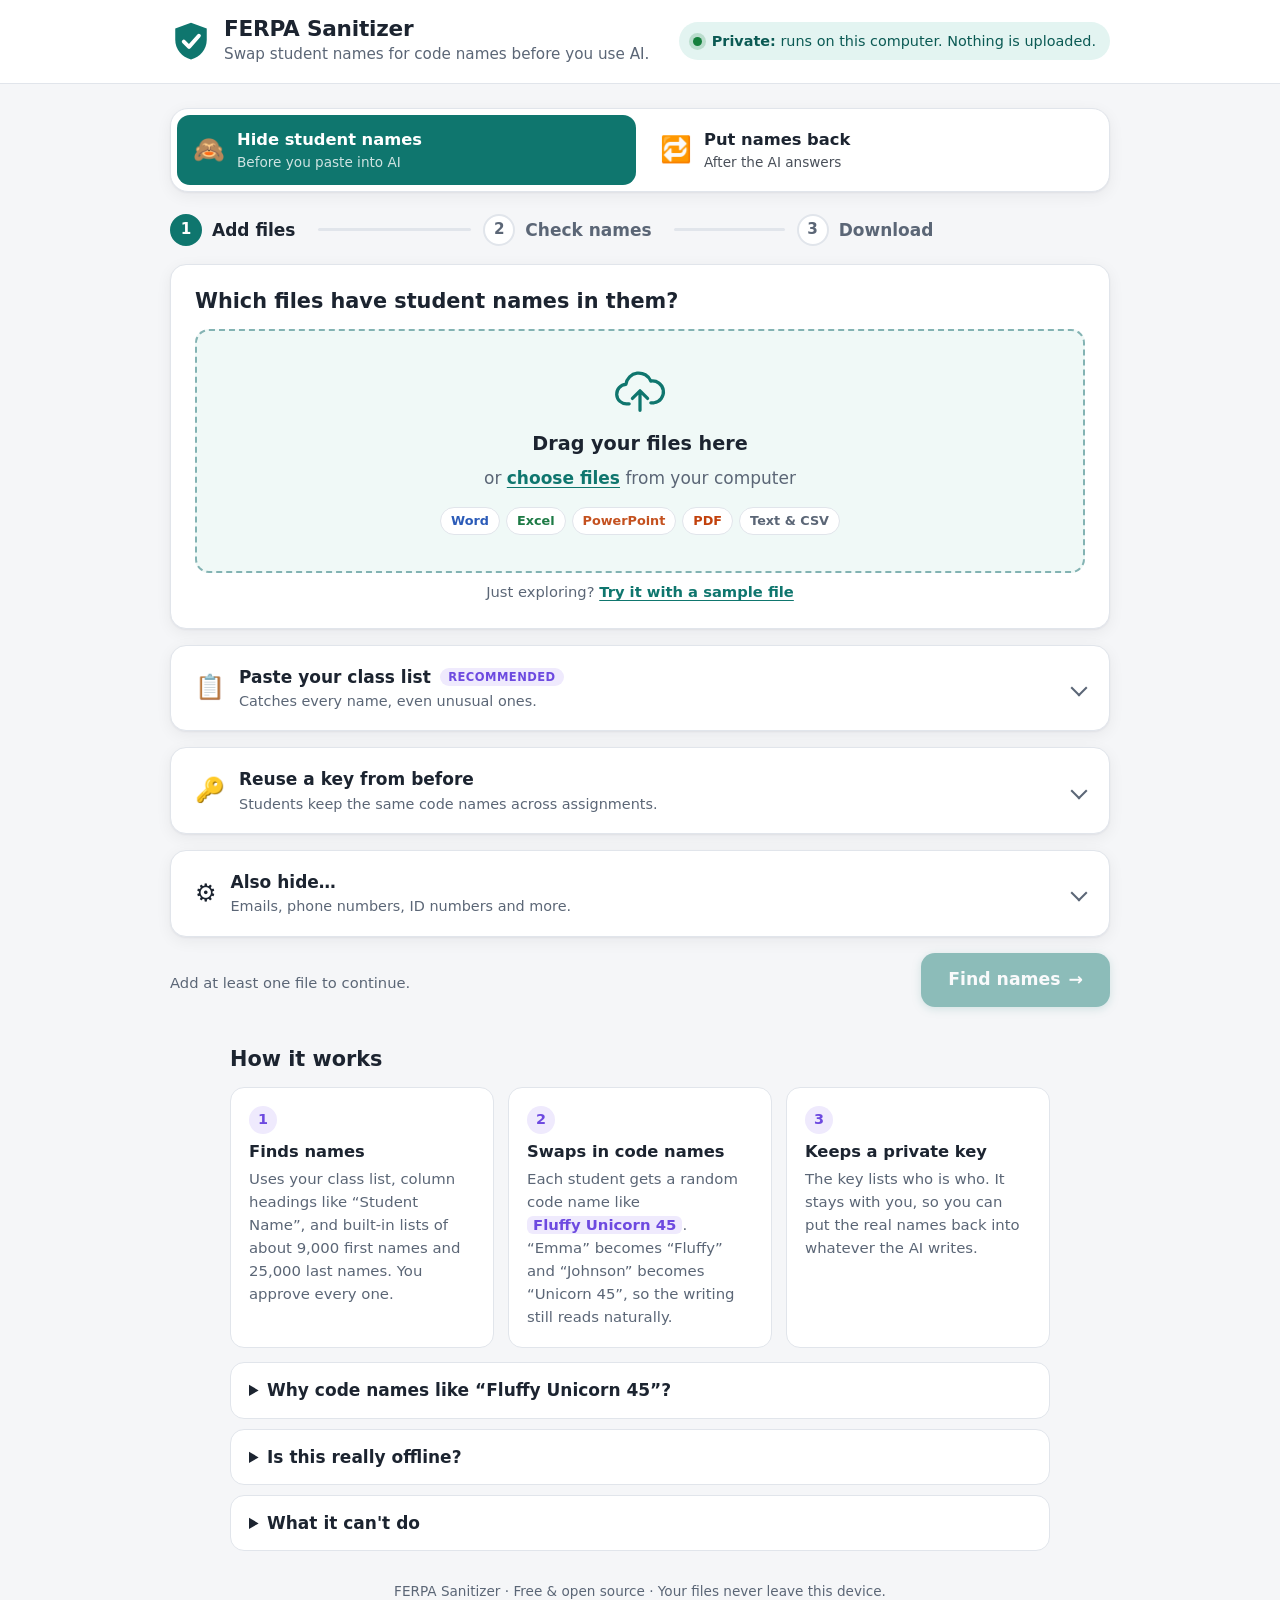
==== commit 30375720: "Fix last-name handling: consistent codes, more formats, lone surnames The big first-name list contai" ====
--- a/index.html
+++ b/index.html
@@ -85,7 +85,7 @@
           <div class="fold-body">
             <label for="roster" class="sr-only">Class list, one student per line</label>
             <textarea id="roster" rows="6" spellcheck="false" placeholder="One student per line, any of these work:&#10;Emma Johnson&#10;Johnson, Liam&#10;Sofia (Sofi) Martinez"></textarea>
-            <p class="hint">Copy a column straight from your gradebook, Google Sheet, or student information system. This list is <strong>not saved</strong> anywhere.</p>
+            <p class="hint">Copy a column straight from your gradebook, Google Sheet, or student information system. Last names on their own work too. This list is <strong>not saved</strong> anywhere.</p>
           </div>
         </details>
 
@@ -151,7 +151,7 @@
           <div id="groups"></div>
 
           <form class="add-name" id="add-name">
-            <label for="add-name-input"><strong>Missed someone?</strong> Type their name and we'll hide it too.</label>
+            <label for="add-name-input"><strong>Missed someone?</strong> Type a full name, a first name, or just a last name, and we'll hide it too.</label>
             <div class="add-row">
               <input id="add-name-input" type="text" placeholder="e.g. Xiomara Delgado" autocomplete="off">
               <button class="btn btn-secondary" type="submit">Add name</button>
@@ -282,7 +282,7 @@
     <section class="explain wrap-narrow" aria-labelledby="how-title">
       <h2 id="how-title">How it works</h2>
       <div class="how-grid">
-        <div class="how"><span class="how-num">1</span><h3>Finds names</h3><p>Uses your class list, column headings like “Student Name”, and built-in lists of over 10,000 first names and 25,000 last names. You approve every one.</p></div>
+        <div class="how"><span class="how-num">1</span><h3>Finds names</h3><p>Uses your class list, column headings like “Student Name”, and built-in lists of about 9,000 first names and 25,000 last names. You approve every one.</p></div>
         <div class="how"><span class="how-num">2</span><h3>Swaps in code names</h3><p>Each student gets a random code name like <span class="code-eg">Fluffy Unicorn 45</span>. “Emma” becomes “Fluffy” and “Johnson” becomes “Unicorn 45”, so the writing still reads naturally.</p></div>
         <div class="how"><span class="how-num">3</span><h3>Keeps a private key</h3><p>The key lists who is who. It stays with you, so you can put the real names back into whatever the AI writes.</p></div>
       </div>
